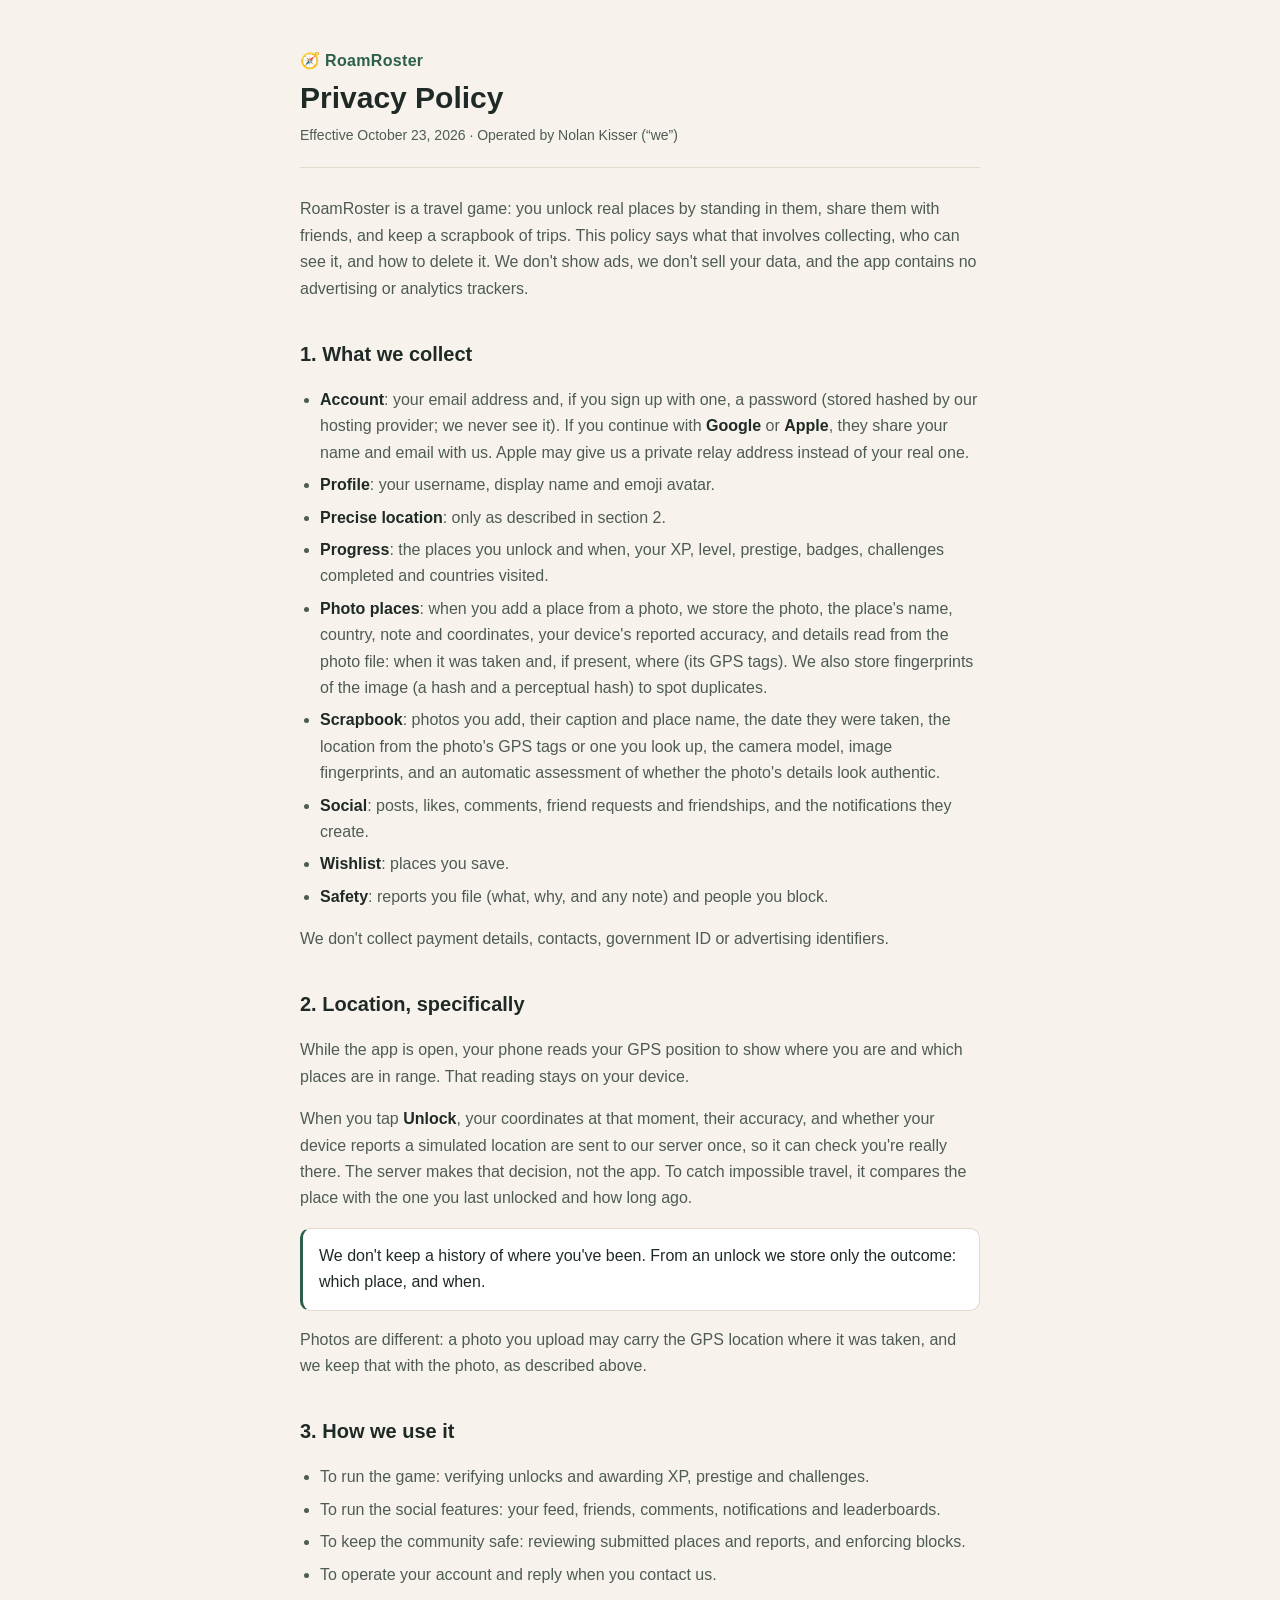
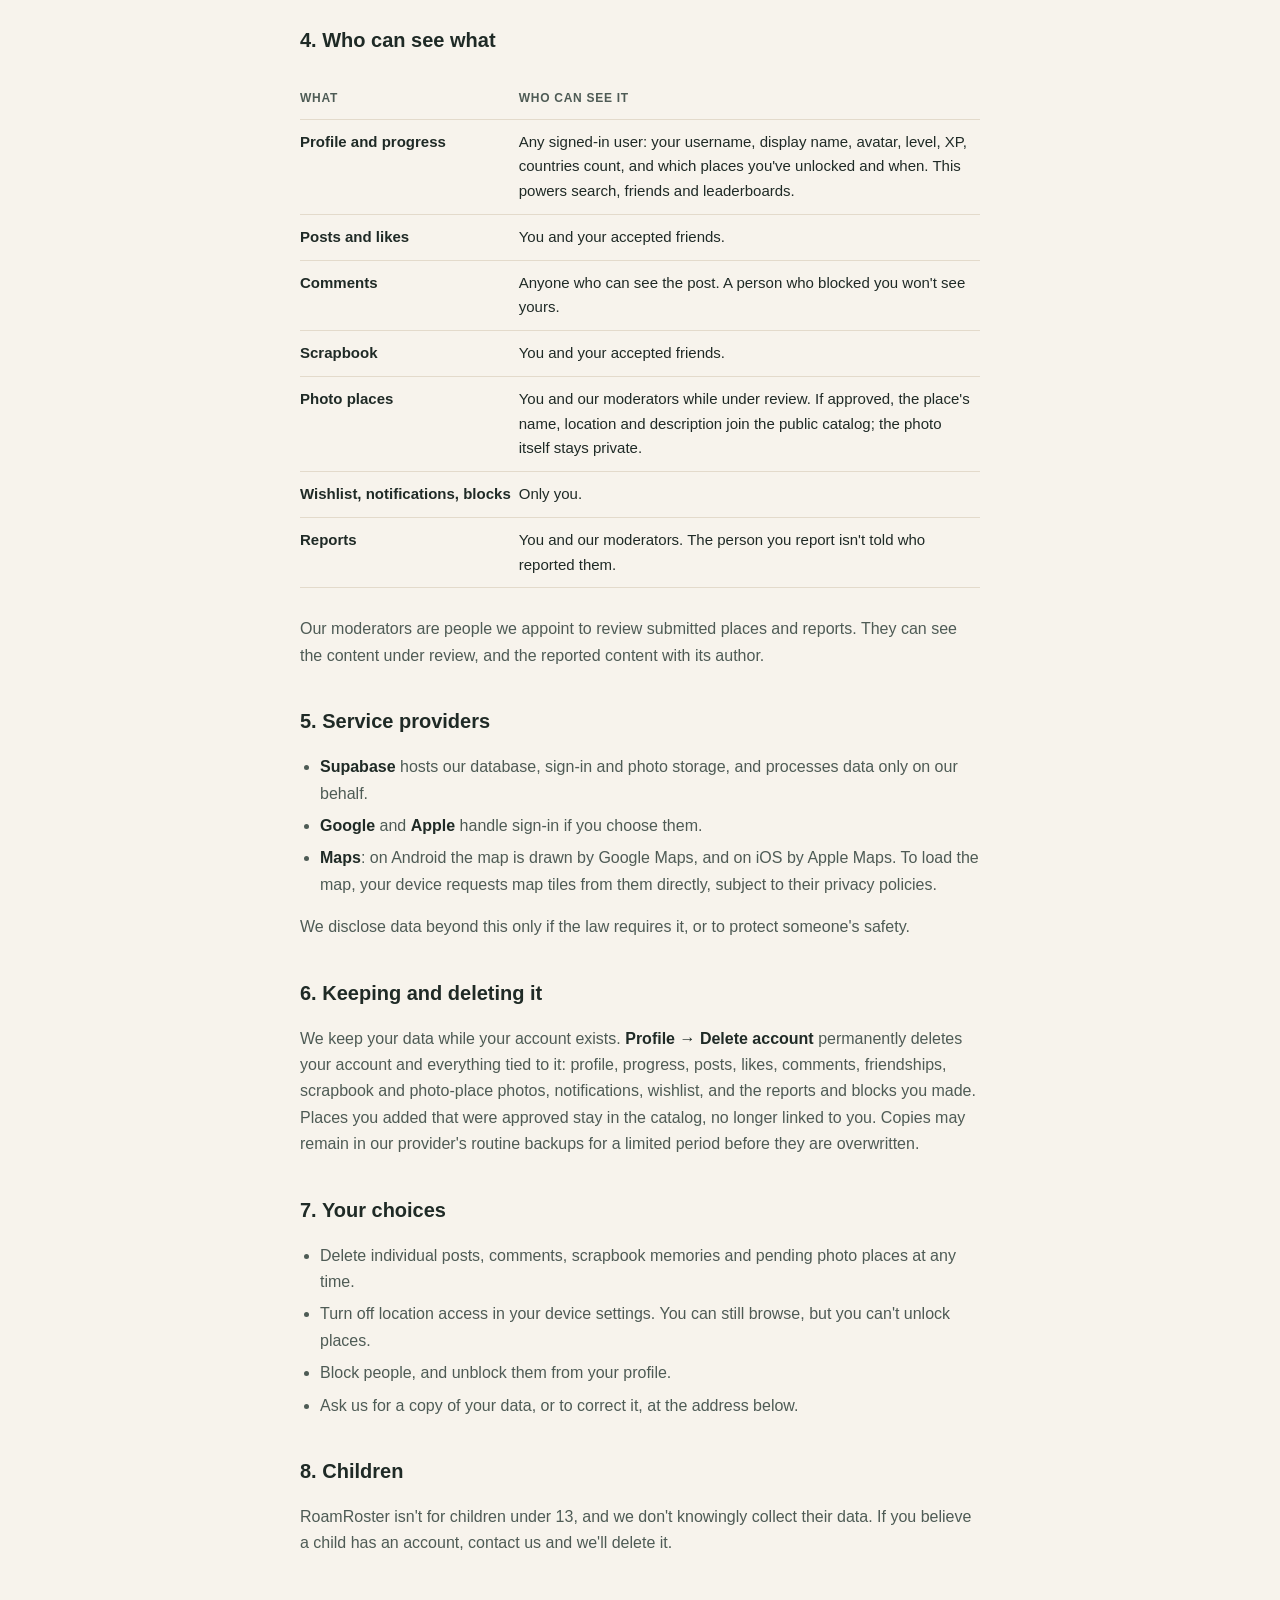
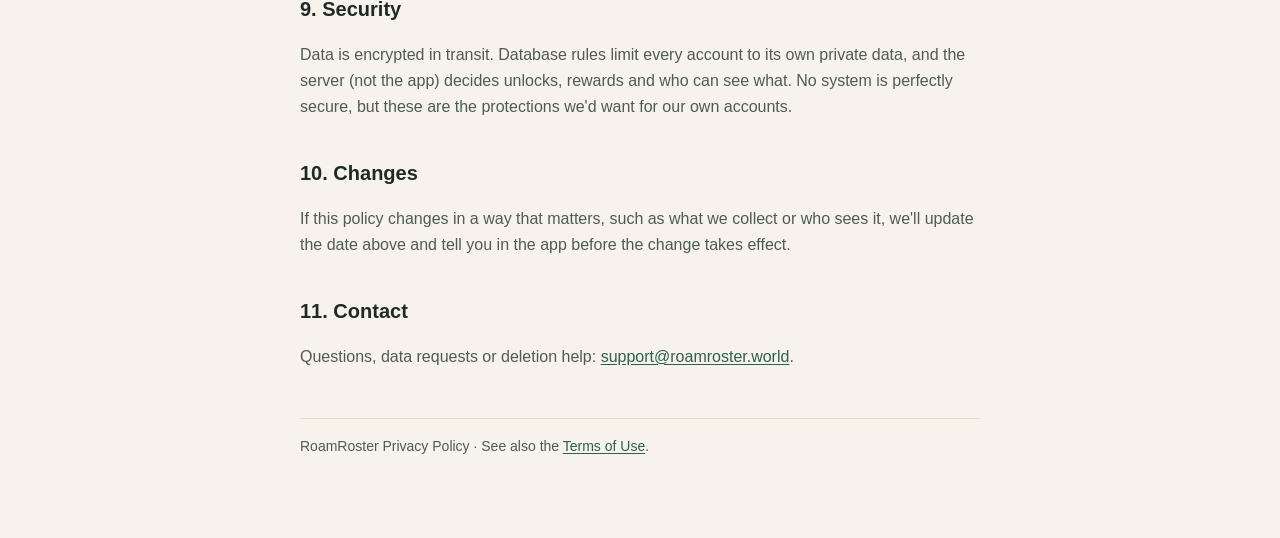
==== index.html @ f4b9d6c0 "Publish the RoamRoster privacy policy and terms Source: legal/ in NolanKisser/RoamRoster.  Co-Author" ====
<!doctype html>
<html lang="en"><head><meta charset="utf-8"><title>RoamRoster legal</title>
<meta http-equiv="refresh" content="0; url=privacy.html"></head>
<body><a href="privacy.html">Privacy Policy</a> · <a href="terms.html">Terms of Service</a></body></html>
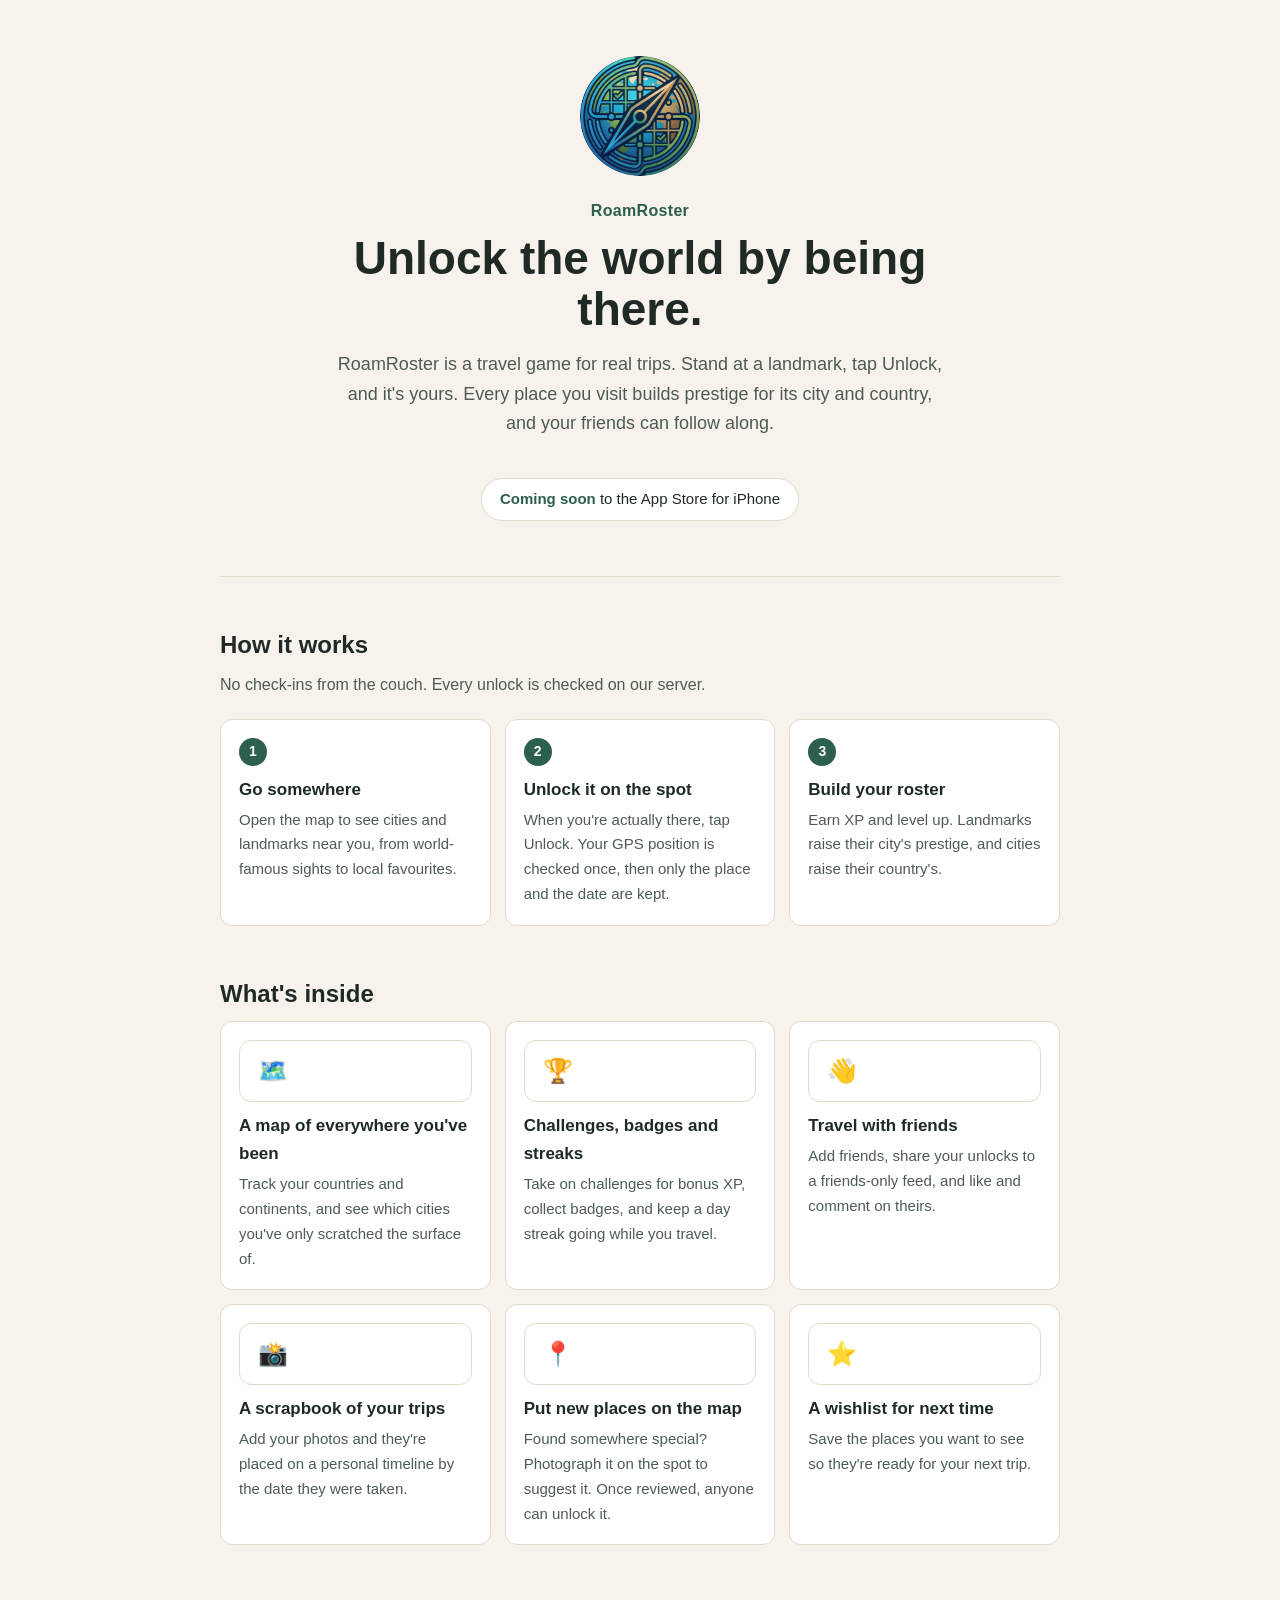
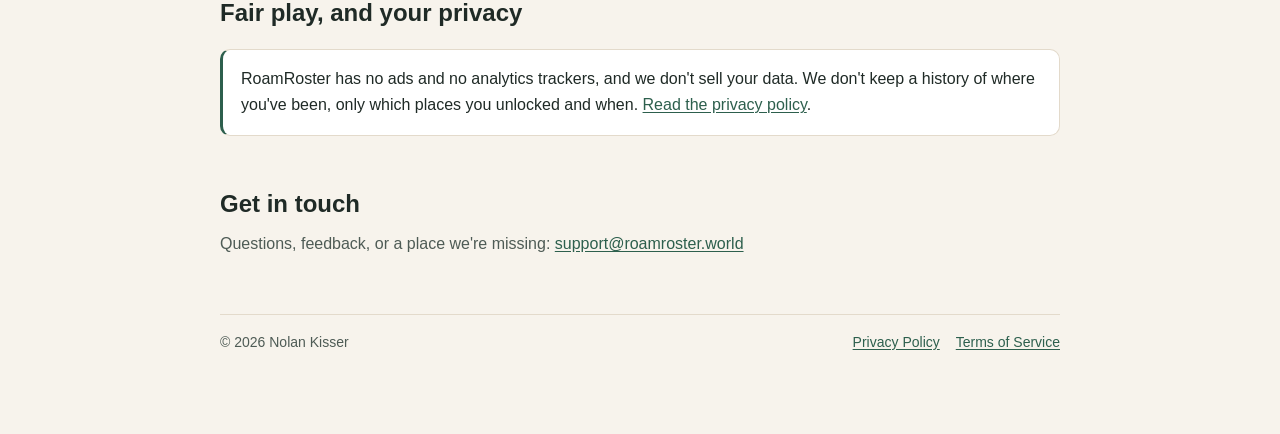
==== commit faa87fe1: "Replace the redirect with the RoamRoster home page The App Store marketing URL. Source: legal/index." ====
--- a/index.html
+++ b/index.html
@@ -1,4 +1,146 @@
 <!doctype html>
-<html lang="en"><head><meta charset="utf-8"><title>RoamRoster legal</title>
-<meta http-equiv="refresh" content="0; url=privacy.html"></head>
-<body><a href="privacy.html">Privacy Policy</a> · <a href="terms.html">Terms of Service</a></body></html>
+<html lang="en">
+<head>
+<meta charset="utf-8">
+<meta name="viewport" content="width=device-width, initial-scale=1">
+<title>RoamRoster</title>
+<meta name="description" content="A travel game where you unlock real places by standing in them, earn prestige for the cities and countries you explore, and share the trip with friends.">
+<meta property="og:title" content="RoamRoster">
+<meta property="og:description" content="Unlock real places by being there.">
+<meta property="og:image" content="https://nolankisser.github.io/roamroster-legal/logo-mark.png">
+<link rel="icon" href="logo-mark.png">
+<!--
+  Source of truth for https://nolankisser.github.io/roamroster-legal/ (the
+  App Store marketing URL). Edit here, then copy it and logo-mark.png to the
+  roamroster-legal repo to publish.
+-->
+<style>
+  :root {
+    --bg: #F7F3EC; --surface: #FFFFFF; --ink: #1F2A26; --ink-dim: #4E5B55;
+    --rule: #E3DACB; --pine: #2D5F4D; --clay: #A5532F;
+  }
+  * { box-sizing: border-box; }
+  body { margin: 0; background: var(--bg); color: var(--ink);
+    font: 16px/1.65 -apple-system, BlinkMacSystemFont, "Segoe UI", Roboto, sans-serif; }
+  main { max-width: 880px; margin: 0 auto; padding: 56px 20px 80px; }
+  a { color: var(--pine); text-underline-offset: 2px; }
+
+  .hero { text-align: center; padding-bottom: 40px; border-bottom: 1px solid var(--rule); }
+  .hero img { width: 120px; height: 120px; border-radius: 50%; }
+  .brand { font-weight: 700; color: var(--pine); letter-spacing: .02em; margin-top: 14px; }
+  h1 { font-size: clamp(32px, 6vw, 46px); line-height: 1.12; margin: 8px auto 14px; max-width: 14em; }
+  .lede { color: var(--ink-dim); font-size: 18px; max-width: 34em; margin: 0 auto 24px; }
+  .status { display: inline-block; background: var(--surface); border: 1px solid var(--rule);
+    border-radius: 999px; padding: 8px 18px; font-size: 15px; color: var(--ink); }
+  .status strong { color: var(--pine); }
+
+  h2 { font-size: 24px; margin: 48px 0 8px; }
+  .section-lede { color: var(--ink-dim); margin: 0 0 20px; }
+
+  .steps { list-style: none; padding: 0; margin: 0; display: grid; gap: 14px;
+    grid-template-columns: repeat(auto-fit, minmax(220px, 1fr)); counter-reset: step; }
+  .steps li { background: var(--surface); border: 1px solid var(--rule); border-radius: 12px;
+    padding: 18px; counter-increment: step; }
+  .steps li::before { content: counter(step); display: inline-grid; place-items: center;
+    width: 28px; height: 28px; border-radius: 50%; background: var(--pine); color: #fff;
+    font-weight: 700; font-size: 14px; margin-bottom: 10px; }
+  .steps h3, .features h3 { font-size: 17px; margin: 0 0 4px; }
+  .steps p, .features p { margin: 0; color: var(--ink-dim); font-size: 15px; }
+
+  .features { display: grid; gap: 14px; grid-template-columns: repeat(auto-fit, minmax(240px, 1fr)); }
+  .features div { background: var(--surface); border: 1px solid var(--rule); border-radius: 12px; padding: 18px; }
+  .features .icon { font-size: 24px; line-height: 1; margin-bottom: 10px; }
+
+  .callout { background: var(--surface); border: 1px solid var(--rule); border-left: 3px solid var(--pine);
+    border-radius: 10px; padding: 16px 18px; margin: 16px 0; }
+  .callout p { margin: 0; color: var(--ink); }
+
+  footer { margin-top: 56px; padding-top: 16px; border-top: 1px solid var(--rule); font-size: 14px;
+    color: var(--ink-dim); display: flex; flex-wrap: wrap; gap: 8px 20px; justify-content: space-between; }
+  footer nav { display: flex; gap: 16px; }
+</style>
+</head>
+<body>
+<main>
+  <section class="hero">
+    <img src="logo-mark.png" alt="RoamRoster logo: a compass over a globe">
+    <div class="brand">RoamRoster</div>
+    <h1>Unlock the world by being there.</h1>
+    <p class="lede">RoamRoster is a travel game for real trips. Stand at a landmark, tap Unlock, and it's yours.
+      Every place you visit builds prestige for its city and country, and your friends can follow along.</p>
+    <p class="status"><strong>Coming soon</strong> to the App Store for iPhone</p>
+  </section>
+
+  <h2>How it works</h2>
+  <p class="section-lede">No check-ins from the couch. Every unlock is checked on our server.</p>
+  <ol class="steps">
+    <li>
+      <h3>Go somewhere</h3>
+      <p>Open the map to see cities and landmarks near you, from world-famous sights to local favourites.</p>
+    </li>
+    <li>
+      <h3>Unlock it on the spot</h3>
+      <p>When you're actually there, tap Unlock. Your GPS position is checked once, then only the place and the
+        date are kept.</p>
+    </li>
+    <li>
+      <h3>Build your roster</h3>
+      <p>Earn XP and level up. Landmarks raise their city's prestige, and cities raise their country's.</p>
+    </li>
+  </ol>
+
+  <h2>What's inside</h2>
+  <div class="features">
+    <div>
+      <div class="icon" aria-hidden="true">🗺️</div>
+      <h3>A map of everywhere you've been</h3>
+      <p>Track your countries and continents, and see which cities you've only scratched the surface of.</p>
+    </div>
+    <div>
+      <div class="icon" aria-hidden="true">🏆</div>
+      <h3>Challenges, badges and streaks</h3>
+      <p>Take on challenges for bonus XP, collect badges, and keep a day streak going while you travel.</p>
+    </div>
+    <div>
+      <div class="icon" aria-hidden="true">👋</div>
+      <h3>Travel with friends</h3>
+      <p>Add friends, share your unlocks to a friends-only feed, and like and comment on theirs.</p>
+    </div>
+    <div>
+      <div class="icon" aria-hidden="true">📸</div>
+      <h3>A scrapbook of your trips</h3>
+      <p>Add your photos and they're placed on a personal timeline by the date they were taken.</p>
+    </div>
+    <div>
+      <div class="icon" aria-hidden="true">📍</div>
+      <h3>Put new places on the map</h3>
+      <p>Found somewhere special? Photograph it on the spot to suggest it. Once reviewed, anyone can unlock it.</p>
+    </div>
+    <div>
+      <div class="icon" aria-hidden="true">⭐</div>
+      <h3>A wishlist for next time</h3>
+      <p>Save the places you want to see so they're ready for your next trip.</p>
+    </div>
+  </div>
+
+  <h2>Fair play, and your privacy</h2>
+  <div class="callout">
+    <p>RoamRoster has no ads and no analytics trackers, and we don't sell your data. We don't keep a history of
+      where you've been, only which places you unlocked and when.
+      <a href="privacy.html">Read the privacy policy</a>.</p>
+  </div>
+
+  <h2>Get in touch</h2>
+  <p class="section-lede">Questions, feedback, or a place we're missing:
+    <a href="mailto:support@roamroster.world">support@roamroster.world</a></p>
+
+  <footer>
+    <span>© 2026 Nolan Kisser</span>
+    <nav>
+      <a href="privacy.html">Privacy Policy</a>
+      <a href="terms.html">Terms of Service</a>
+    </nav>
+  </footer>
+</main>
+</body>
+</html>
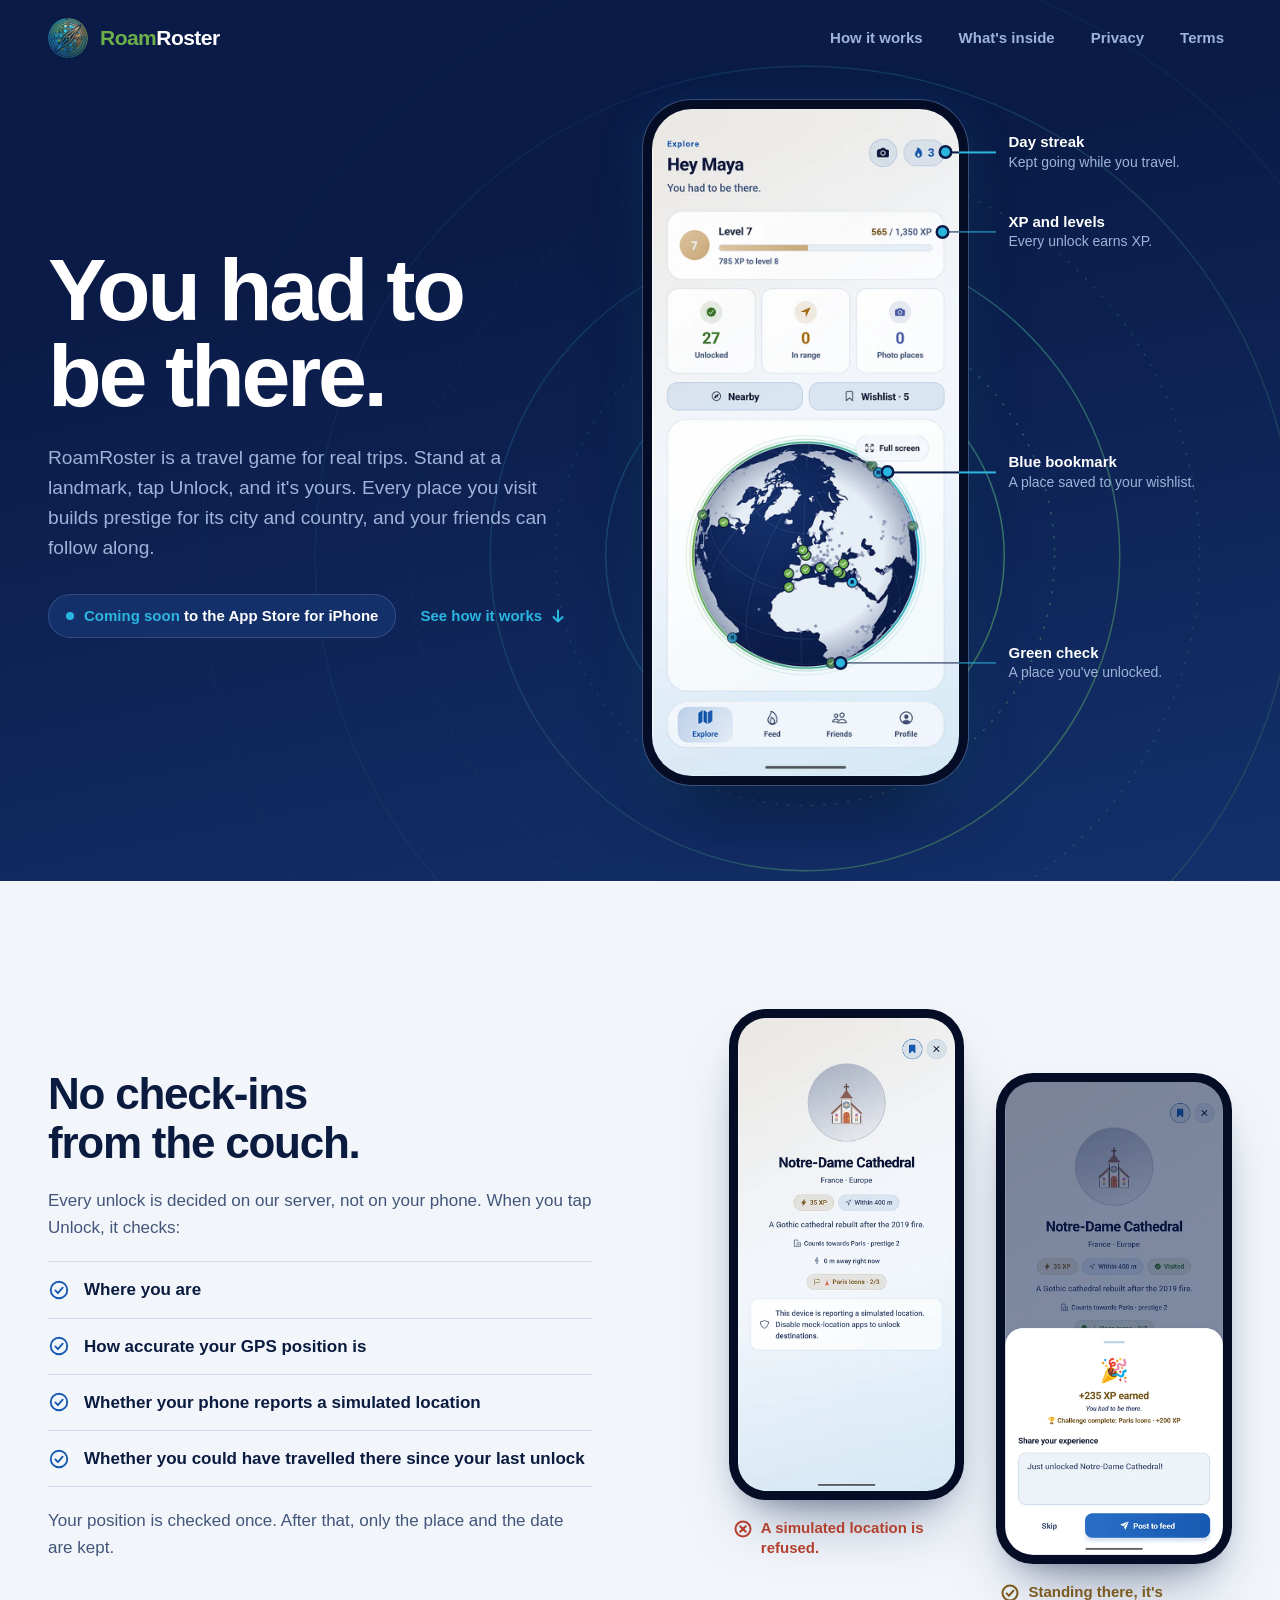
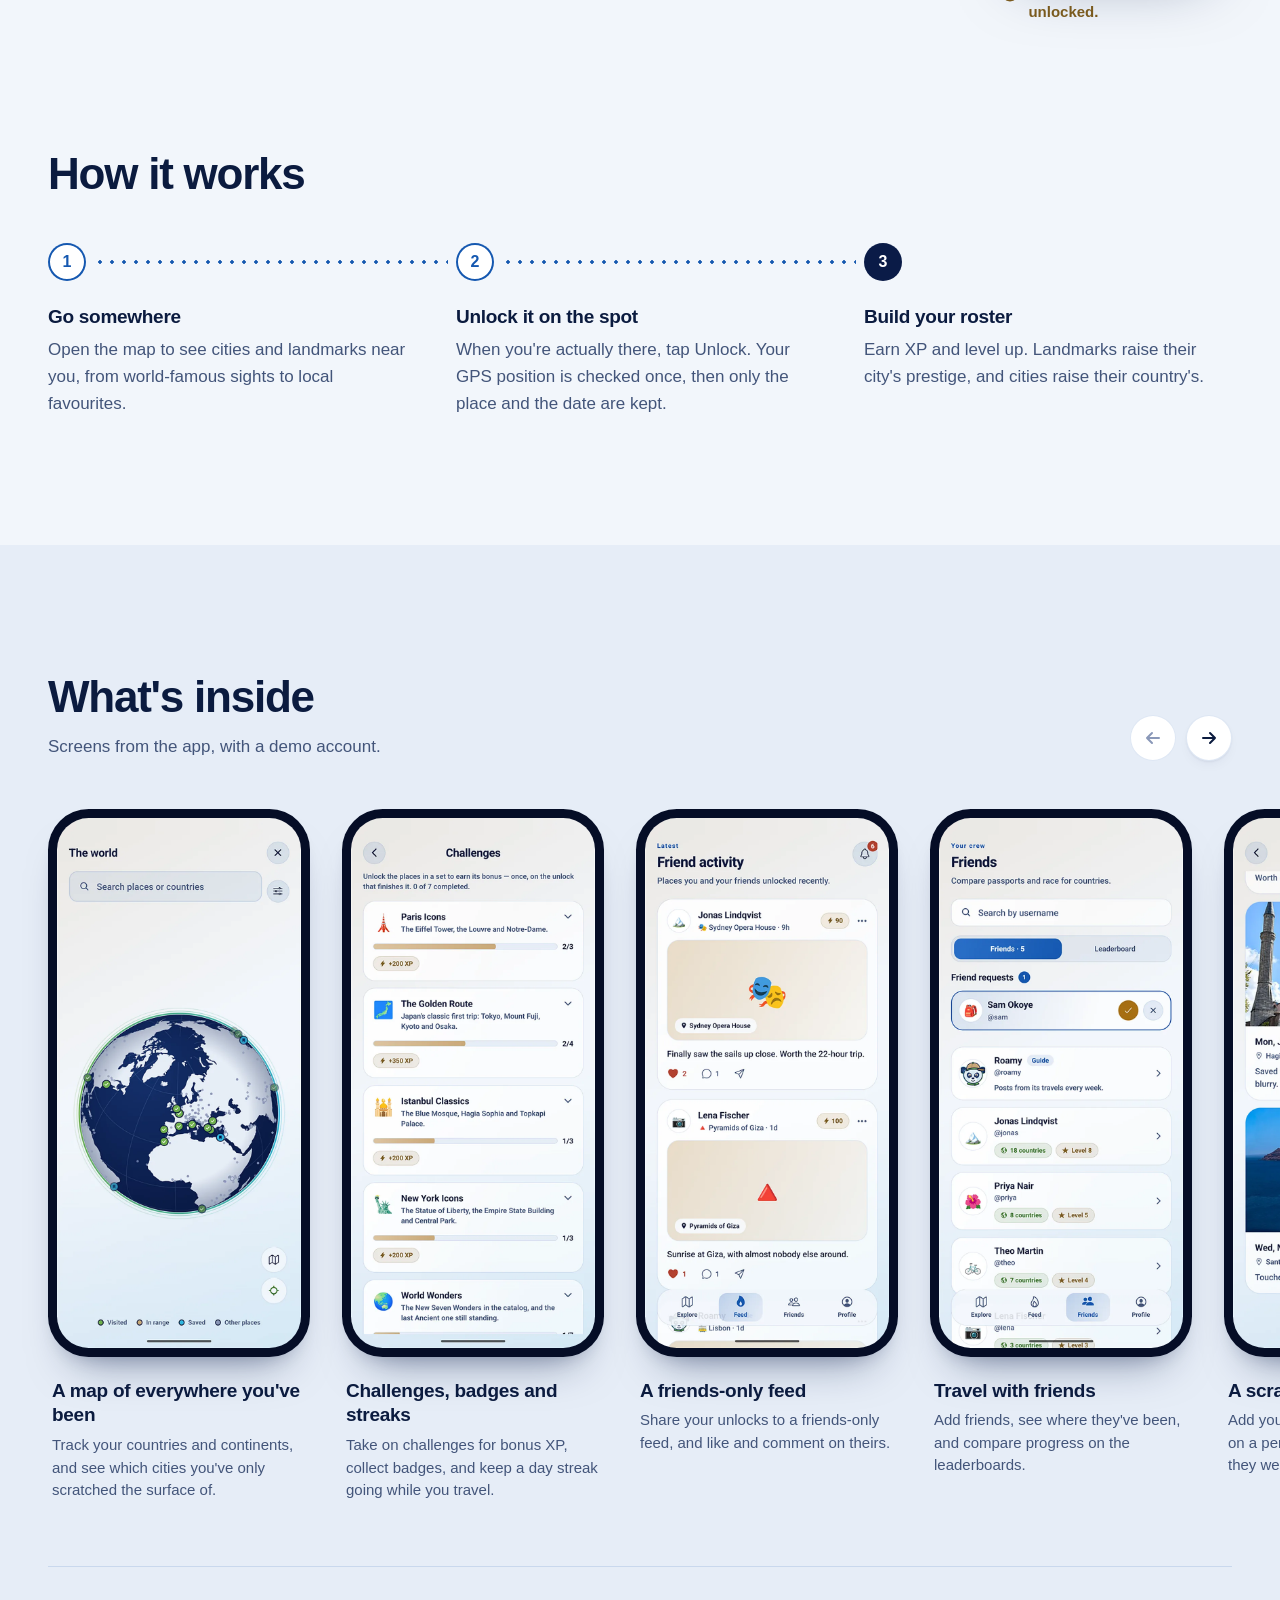
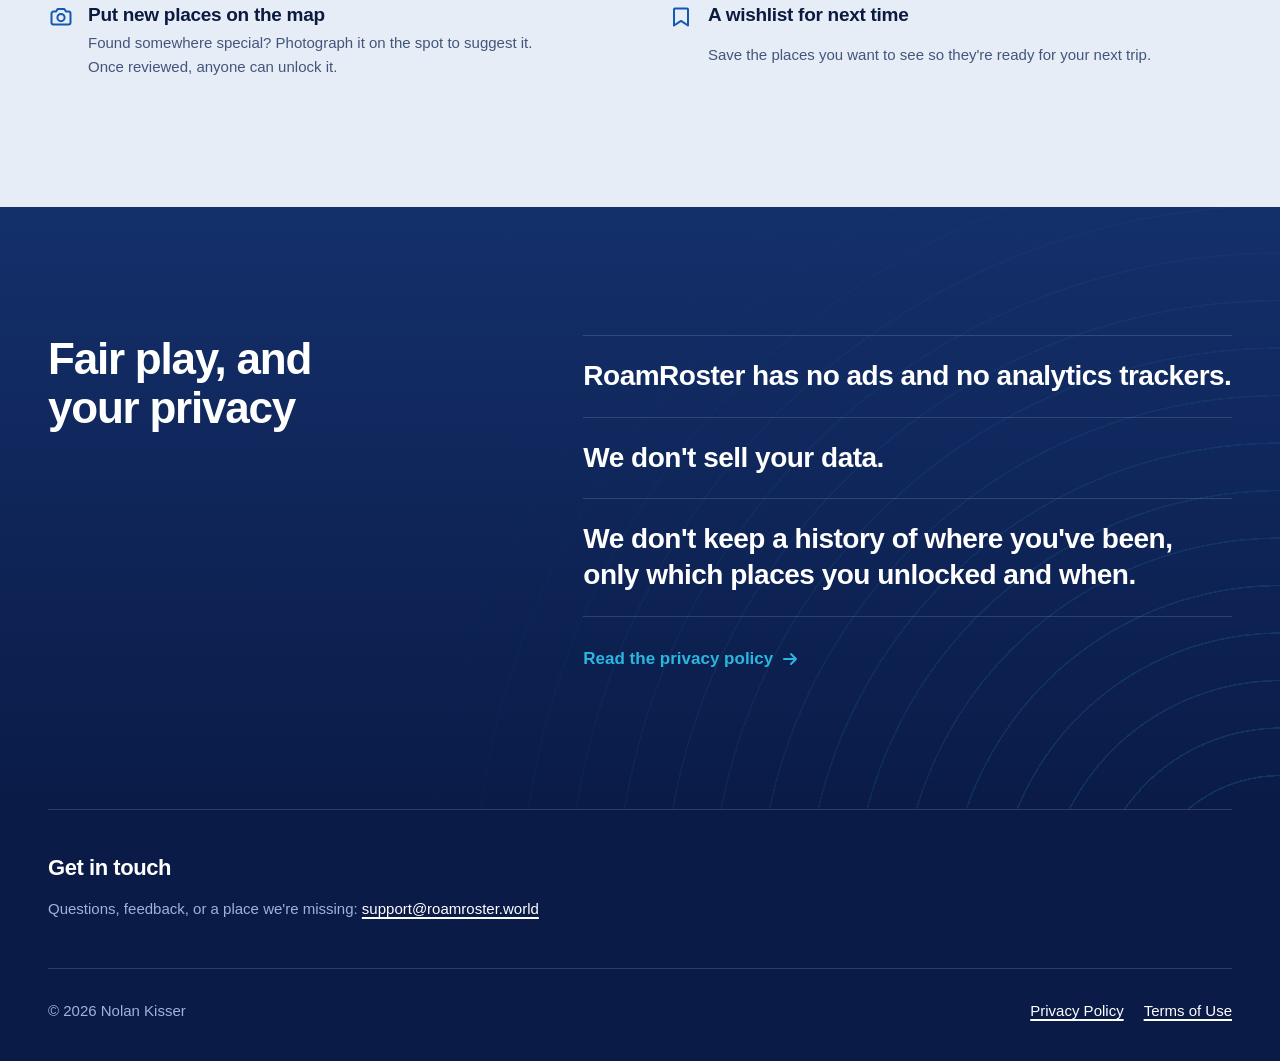
==== commit b0029c0f: "Redesign the site in the app's Night Chart theme with real screenshots The home page moves to the na" ====
--- a/index.html
+++ b/index.html
@@ -5,142 +5,299 @@
 <meta name="viewport" content="width=device-width, initial-scale=1">
 <title>RoamRoster</title>
 <meta name="description" content="A travel game where you unlock real places by standing in them, earn prestige for the cities and countries you explore, and share the trip with friends.">
+<meta name="theme-color" content="#0A1B47">
 <meta property="og:title" content="RoamRoster">
 <meta property="og:description" content="Unlock real places by being there.">
 <meta property="og:image" content="https://nolankisser.github.io/roamroster-legal/logo-mark.png">
 <link rel="icon" href="logo-mark.png">
+<link rel="stylesheet" href="site.css">
 <!--
   Source of truth for https://nolankisser.github.io/roamroster-legal/ (the
-  App Store marketing URL). Edit here, then copy it and logo-mark.png to the
+  App Store marketing URL). Edit here, then copy the whole legal/ folder
+  (the three pages, site.css, logo-mark.png and screens/) to the
   roamroster-legal repo to publish.
+
+  screens/*.webp are 720px-wide copies of docs/screenshots/app-store/*.png.
+  The callout positions in the hero (the x and y values) are fractions of
+  screens/explore.webp, so re-measure them if that screenshot is replaced.
 -->
-<style>
-  :root {
-    --bg: #F7F3EC; --surface: #FFFFFF; --ink: #1F2A26; --ink-dim: #4E5B55;
-    --rule: #E3DACB; --pine: #2D5F4D; --clay: #A5532F;
-  }
-  * { box-sizing: border-box; }
-  body { margin: 0; background: var(--bg); color: var(--ink);
-    font: 16px/1.65 -apple-system, BlinkMacSystemFont, "Segoe UI", Roboto, sans-serif; }
-  main { max-width: 880px; margin: 0 auto; padding: 56px 20px 80px; }
-  a { color: var(--pine); text-underline-offset: 2px; }
-
-  .hero { text-align: center; padding-bottom: 40px; border-bottom: 1px solid var(--rule); }
-  .hero img { width: 120px; height: 120px; border-radius: 50%; }
-  .brand { font-weight: 700; color: var(--pine); letter-spacing: .02em; margin-top: 14px; }
-  h1 { font-size: clamp(32px, 6vw, 46px); line-height: 1.12; margin: 8px auto 14px; max-width: 14em; }
-  .lede { color: var(--ink-dim); font-size: 18px; max-width: 34em; margin: 0 auto 24px; }
-  .status { display: inline-block; background: var(--surface); border: 1px solid var(--rule);
-    border-radius: 999px; padding: 8px 18px; font-size: 15px; color: var(--ink); }
-  .status strong { color: var(--pine); }
-
-  h2 { font-size: 24px; margin: 48px 0 8px; }
-  .section-lede { color: var(--ink-dim); margin: 0 0 20px; }
-
-  .steps { list-style: none; padding: 0; margin: 0; display: grid; gap: 14px;
-    grid-template-columns: repeat(auto-fit, minmax(220px, 1fr)); counter-reset: step; }
-  .steps li { background: var(--surface); border: 1px solid var(--rule); border-radius: 12px;
-    padding: 18px; counter-increment: step; }
-  .steps li::before { content: counter(step); display: inline-grid; place-items: center;
-    width: 28px; height: 28px; border-radius: 50%; background: var(--pine); color: #fff;
-    font-weight: 700; font-size: 14px; margin-bottom: 10px; }
-  .steps h3, .features h3 { font-size: 17px; margin: 0 0 4px; }
-  .steps p, .features p { margin: 0; color: var(--ink-dim); font-size: 15px; }
-
-  .features { display: grid; gap: 14px; grid-template-columns: repeat(auto-fit, minmax(240px, 1fr)); }
-  .features div { background: var(--surface); border: 1px solid var(--rule); border-radius: 12px; padding: 18px; }
-  .features .icon { font-size: 24px; line-height: 1; margin-bottom: 10px; }
-
-  .callout { background: var(--surface); border: 1px solid var(--rule); border-left: 3px solid var(--pine);
-    border-radius: 10px; padding: 16px 18px; margin: 16px 0; }
-  .callout p { margin: 0; color: var(--ink); }
-
-  footer { margin-top: 56px; padding-top: 16px; border-top: 1px solid var(--rule); font-size: 14px;
-    color: var(--ink-dim); display: flex; flex-wrap: wrap; gap: 8px 20px; justify-content: space-between; }
-  footer nav { display: flex; gap: 16px; }
-</style>
 </head>
 <body>
-<main>
-  <section class="hero">
-    <img src="logo-mark.png" alt="RoamRoster logo: a compass over a globe">
-    <div class="brand">RoamRoster</div>
-    <h1>Unlock the world by being there.</h1>
-    <p class="lede">RoamRoster is a travel game for real trips. Stand at a landmark, tap Unlock, and it's yours.
-      Every place you visit builds prestige for its city and country, and your friends can follow along.</p>
-    <p class="status"><strong>Coming soon</strong> to the App Store for iPhone</p>
+<a class="skip" href="#main">Skip to content</a>
+
+<header class="hero on-navy">
+  <div class="wrap">
+    <nav class="topbar" aria-label="Site">
+      <a class="brand" href="./" aria-label="RoamRoster home">
+        <img src="logo-mark.png" width="40" height="40" alt="">
+        <span><span class="roam">Roam</span>Roster</span>
+      </a>
+      <ul class="topnav">
+        <li class="in-page"><a href="#how">How it works</a></li>
+        <li class="in-page"><a href="#inside">What's inside</a></li>
+        <li><a href="privacy.html">Privacy</a></li>
+        <li><a href="terms.html">Terms</a></li>
+      </ul>
+    </nav>
+
+    <div class="hero-grid">
+      <div class="hero-copy">
+        <h1>You had to be there.</h1>
+        <p class="lede">RoamRoster is a travel game for real trips. Stand at a landmark, tap Unlock, and it's yours.
+          Every place you visit builds prestige for its city and country, and your friends can follow along.</p>
+        <div class="hero-actions">
+          <p class="status"><span class="status-dot" aria-hidden="true"></span><span><strong>Coming soon</strong> to the App Store for iPhone</span></p>
+          <a class="more" href="#how">See how it works
+            <svg viewBox="0 0 16 16" fill="none" stroke="currentColor" stroke-width="2" stroke-linecap="round" stroke-linejoin="round" aria-hidden="true"><path d="M8 2.5v11M3.5 9 8 13.5 12.5 9"/></svg>
+          </a>
+        </div>
+      </div>
+
+      <div class="stage">
+        <svg class="contours" viewBox="0 0 1600 1600" aria-hidden="true">
+          <defs>
+            <linearGradient id="ring" x1="0" y1="0" x2="1" y2="1">
+              <stop offset="0" stop-color="#2BB6E0"/>
+              <stop offset="1" stop-color="#6DB04A"/>
+            </linearGradient>
+          </defs>
+          <circle class="ping" cx="800" cy="800" r="128"/>
+          <circle class="ping" cx="800" cy="800" r="128"/>
+          <circle cx="800" cy="800" r="214" opacity=".6"/>
+          <circle cx="800" cy="800" r="268" opacity=".42" stroke-dasharray="1 11"/>
+          <circle cx="800" cy="800" r="338" opacity=".46"/>
+          <circle cx="800" cy="800" r="424" opacity=".3" stroke-dasharray="1 11"/>
+          <circle cx="800" cy="800" r="526" opacity=".34"/>
+          <circle cx="800" cy="800" r="648" opacity=".24"/>
+          <circle cx="800" cy="800" r="780" opacity=".18" stroke-dasharray="1 11"/>
+        </svg>
+        <div class="phone">
+          <img src="screens/explore.webp" width="720" height="1564" fetchpriority="high"
+            alt="The RoamRoster Explore screen: level 7, 27 places unlocked, and a globe with green checks on the places already visited.">
+        </div>
+        <ul class="callouts">
+          <li style="--x:.955; --y:.065"><span class="co-line"></span><span class="co-text"><b>Day streak</b>Kept going while you travel.</span></li>
+          <li style="--x:.945; --y:.184"><span class="co-line"></span><span class="co-text"><b>XP and levels</b>Every unlock earns XP.</span></li>
+          <li style="--x:.766; --y:.5445"><span class="co-line"></span><span class="co-text"><b>Blue bookmark</b>A place saved to your wishlist.</span></li>
+          <li style="--x:.613; --y:.83"><span class="co-line"></span><span class="co-text"><b>Green check</b>A place you've unlocked.</span></li>
+        </ul>
+      </div>
+    </div>
+  </div>
+</header>
+
+<main id="main">
+  <section class="proof">
+    <div class="wrap proof-grid">
+      <div class="proof-copy">
+        <h2>No check-ins from the couch.</h2>
+        <p>Every unlock is decided on our server, not on your phone. When you tap Unlock, it checks:</p>
+        <ul class="checks">
+          <li><svg viewBox="0 0 24 24" fill="none" stroke="currentColor" stroke-width="2" stroke-linecap="round" stroke-linejoin="round" aria-hidden="true"><circle cx="12" cy="12" r="9"/><path d="m8 12.5 2.8 2.8L16 9.5"/></svg>Where you are</li>
+          <li><svg viewBox="0 0 24 24" fill="none" stroke="currentColor" stroke-width="2" stroke-linecap="round" stroke-linejoin="round" aria-hidden="true"><circle cx="12" cy="12" r="9"/><path d="m8 12.5 2.8 2.8L16 9.5"/></svg>How accurate your GPS position is</li>
+          <li><svg viewBox="0 0 24 24" fill="none" stroke="currentColor" stroke-width="2" stroke-linecap="round" stroke-linejoin="round" aria-hidden="true"><circle cx="12" cy="12" r="9"/><path d="m8 12.5 2.8 2.8L16 9.5"/></svg>Whether your phone reports a simulated location</li>
+          <li><svg viewBox="0 0 24 24" fill="none" stroke="currentColor" stroke-width="2" stroke-linecap="round" stroke-linejoin="round" aria-hidden="true"><circle cx="12" cy="12" r="9"/><path d="m8 12.5 2.8 2.8L16 9.5"/></svg>Whether you could have travelled there since your last unlock</li>
+        </ul>
+        <p>Your position is checked once. After that, only the place and the date are kept.</p>
+      </div>
+
+      <div class="diptych">
+        <figure>
+          <div class="phone">
+            <img src="screens/spoof-refused.webp" width="720" height="1564" loading="lazy"
+              alt="Notre-Dame Cathedral in the app, with a notice: this device is reporting a simulated location. Disable mock-location apps to unlock destinations.">
+          </div>
+          <figcaption class="refused">
+            <svg viewBox="0 0 20 20" fill="none" stroke="currentColor" stroke-width="2" stroke-linecap="round" stroke-linejoin="round" aria-hidden="true"><circle cx="10" cy="10" r="7.5"/><path d="m7.2 7.2 5.6 5.6M12.8 7.2l-5.6 5.6"/></svg>
+            A simulated location is refused.
+          </figcaption>
+        </figure>
+        <figure>
+          <div class="phone">
+            <img src="screens/unlock-celebration.webp" width="720" height="1564" loading="lazy"
+              alt="The same place after a real visit: 235 XP earned, a Paris Icons challenge completed, and a prompt to post it to the feed.">
+          </div>
+          <figcaption class="unlocked">
+            <svg viewBox="0 0 20 20" fill="none" stroke="currentColor" stroke-width="2" stroke-linecap="round" stroke-linejoin="round" aria-hidden="true"><circle cx="10" cy="10" r="7.5"/><path d="m6.6 10.4 2.3 2.3 4.5-4.9"/></svg>
+            Standing there, it's unlocked.
+          </figcaption>
+        </figure>
+      </div>
+    </div>
   </section>
 
-  <h2>How it works</h2>
-  <p class="section-lede">No check-ins from the couch. Every unlock is checked on our server.</p>
-  <ol class="steps">
-    <li>
-      <h3>Go somewhere</h3>
-      <p>Open the map to see cities and landmarks near you, from world-famous sights to local favourites.</p>
-    </li>
-    <li>
-      <h3>Unlock it on the spot</h3>
-      <p>When you're actually there, tap Unlock. Your GPS position is checked once, then only the place and the
-        date are kept.</p>
-    </li>
-    <li>
-      <h3>Build your roster</h3>
-      <p>Earn XP and level up. Landmarks raise their city's prestige, and cities raise their country's.</p>
-    </li>
-  </ol>
-
-  <h2>What's inside</h2>
-  <div class="features">
-    <div>
-      <div class="icon" aria-hidden="true">🗺️</div>
-      <h3>A map of everywhere you've been</h3>
-      <p>Track your countries and continents, and see which cities you've only scratched the surface of.</p>
-    </div>
-    <div>
-      <div class="icon" aria-hidden="true">🏆</div>
-      <h3>Challenges, badges and streaks</h3>
-      <p>Take on challenges for bonus XP, collect badges, and keep a day streak going while you travel.</p>
-    </div>
-    <div>
-      <div class="icon" aria-hidden="true">👋</div>
-      <h3>Travel with friends</h3>
-      <p>Add friends, share your unlocks to a friends-only feed, and like and comment on theirs.</p>
-    </div>
-    <div>
-      <div class="icon" aria-hidden="true">📸</div>
-      <h3>A scrapbook of your trips</h3>
-      <p>Add your photos and they're placed on a personal timeline by the date they were taken.</p>
-    </div>
-    <div>
-      <div class="icon" aria-hidden="true">📍</div>
-      <h3>Put new places on the map</h3>
-      <p>Found somewhere special? Photograph it on the spot to suggest it. Once reviewed, anyone can unlock it.</p>
-    </div>
-    <div>
-      <div class="icon" aria-hidden="true">⭐</div>
-      <h3>A wishlist for next time</h3>
-      <p>Save the places you want to see so they're ready for your next trip.</p>
+  <section class="route" id="how">
+    <div class="wrap">
+      <h2>How it works</h2>
+      <ol class="waypoints">
+        <li>
+          <h3>Go somewhere</h3>
+          <p>Open the map to see cities and landmarks near you, from world-famous sights to local favourites.</p>
+        </li>
+        <li>
+          <h3>Unlock it on the spot</h3>
+          <p>When you're actually there, tap Unlock. Your GPS position is checked once, then only the place and the
+            date are kept.</p>
+        </li>
+        <li>
+          <h3>Build your roster</h3>
+          <p>Earn XP and level up. Landmarks raise their city's prestige, and cities raise their country's.</p>
+        </li>
+      </ol>
+    </div>
+  </section>
+
+  <section class="inside" id="inside">
+    <div class="wrap inside-head">
+      <div>
+        <h2>What's inside</h2>
+        <p>Screens from the app, with a demo account.</p>
+      </div>
+      <div class="rail-nav" hidden>
+        <button type="button" data-dir="-1" aria-label="Show earlier screens">
+          <svg viewBox="0 0 20 20" fill="none" stroke="currentColor" stroke-width="2" stroke-linecap="round" stroke-linejoin="round" aria-hidden="true"><path d="M16 10H4M9 5l-5 5 5 5"/></svg>
+        </button>
+        <button type="button" data-dir="1" aria-label="Show more screens">
+          <svg viewBox="0 0 20 20" fill="none" stroke="currentColor" stroke-width="2" stroke-linecap="round" stroke-linejoin="round" aria-hidden="true"><path d="M4 10h12M11 5l5 5-5 5"/></svg>
+        </button>
+      </div>
+    </div>
+
+    <div class="rail" tabindex="0" role="region" aria-label="Screens from the app">
+      <figure class="shot">
+        <div class="phone"><img src="screens/globe.webp" width="720" height="1564" loading="lazy"
+          alt="A full-screen globe with pins for visited, in-range and saved places, and a search field."></div>
+        <figcaption>
+          <h3>A map of everywhere you've been</h3>
+          <p>Track your countries and continents, and see which cities you've only scratched the surface of.</p>
+        </figcaption>
+      </figure>
+      <figure class="shot">
+        <div class="phone"><img src="screens/challenges.webp" width="720" height="1564" loading="lazy"
+          alt="The Challenges screen, with sets such as Paris Icons, The Golden Route and Istanbul Classics, each showing progress and an XP bonus."></div>
+        <figcaption>
+          <h3>Challenges, badges and streaks</h3>
+          <p>Take on challenges for bonus XP, collect badges, and keep a day streak going while you travel.</p>
+        </figcaption>
+      </figure>
+      <figure class="shot">
+        <div class="phone"><img src="screens/feed.webp" width="720" height="1564" loading="lazy"
+          alt="The friend activity feed, with posts from friends who unlocked the Sydney Opera House and the Pyramids of Giza."></div>
+        <figcaption>
+          <h3>A friends-only feed</h3>
+          <p>Share your unlocks to a friends-only feed, and like and comment on theirs.</p>
+        </figcaption>
+      </figure>
+      <figure class="shot">
+        <div class="phone"><img src="screens/friends.webp" width="720" height="1564" loading="lazy"
+          alt="The Friends screen: a friend request, a list of friends with their countries and levels, and a Leaderboard tab."></div>
+        <figcaption>
+          <h3>Travel with friends</h3>
+          <p>Add friends, see where they've been, and compare progress on the leaderboards.</p>
+        </figcaption>
+      </figure>
+      <figure class="shot">
+        <div class="phone"><img src="screens/scrapbook-verdicts.webp" width="720" height="1564" loading="lazy"
+          alt="The Scrapbook timeline, with photos of Hagia Sophia and Santorini placed by date. One is marked Needs a look."></div>
+        <figcaption>
+          <h3>A scrapbook of your trips</h3>
+          <p>Add your photos and they're placed on a personal timeline by the date they were taken.</p>
+        </figcaption>
+      </figure>
+      <figure class="shot">
+        <div class="phone"><img src="screens/profile.webp" width="720" height="1564" loading="lazy"
+          alt="A profile showing level 7, 15 countries, 6 continents, a 4 day streak and 5 badges."></div>
+        <figcaption>
+          <h3>Your roster</h3>
+          <p>Your level, countries, continents, streak and badges, all earned from real visits.</p>
+        </figcaption>
+      </figure>
+      <figure class="shot">
+        <div class="phone"><img src="screens/roamy-tour.webp" width="720" height="1564" loading="lazy"
+          alt="Roamy, a blue panda in an explorer's cap, introducing itself in the first step of the tour."></div>
+        <figcaption>
+          <h3>Roamy, your guide</h3>
+          <p>A blue panda who is your first friend and shows you around. You can skip the tour.</p>
+        </figcaption>
+      </figure>
+    </div>
+
+    <div class="wrap">
+      <div class="extras">
+        <div>
+          <svg viewBox="0 0 26 26" fill="none" stroke="currentColor" stroke-width="2" stroke-linecap="round" stroke-linejoin="round" aria-hidden="true"><path d="M3.5 9.5a2 2 0 0 1 2-2h2.6l1.5-2.5h6.8l1.5 2.5h2.6a2 2 0 0 1 2 2v9a2 2 0 0 1-2 2h-15a2 2 0 0 1-2-2z"/><circle cx="13" cy="13.6" r="3.6"/></svg>
+          <h3>Put new places on the map</h3>
+          <p>Found somewhere special? Photograph it on the spot to suggest it. Once reviewed, anyone can unlock it.</p>
+        </div>
+        <div>
+          <svg viewBox="0 0 26 26" fill="none" stroke="currentColor" stroke-width="2" stroke-linecap="round" stroke-linejoin="round" aria-hidden="true"><path d="M7 4.5h12a1 1 0 0 1 1 1v16l-7-4.6-7 4.6v-16a1 1 0 0 1 1-1z"/></svg>
+          <h3>A wishlist for next time</h3>
+          <p>Save the places you want to see so they're ready for your next trip.</p>
+        </div>
+      </div>
+    </div>
+  </section>
+
+  <section class="pledge on-navy">
+    <div class="wrap pledge-grid">
+      <h2>Fair play, and your privacy</h2>
+      <div>
+        <ul>
+          <li>RoamRoster has no ads and no analytics trackers.</li>
+          <li>We don't sell your data.</li>
+          <li>We don't keep a history of where you've been, only which places you unlocked and when.</li>
+        </ul>
+        <a class="pledge-link" href="privacy.html">Read the privacy policy
+          <svg viewBox="0 0 18 18" fill="none" stroke="currentColor" stroke-width="2" stroke-linecap="round" stroke-linejoin="round" aria-hidden="true"><path d="M3 9h12M10 4l5 5-5 5"/></svg>
+        </a>
+      </div>
+    </div>
+  </section>
+</main>
+
+<footer class="site-foot on-navy">
+  <div class="wrap">
+    <div class="foot-contact">
+      <h2>Get in touch</h2>
+      <p>Questions, feedback, or a place we're missing:
+        <a href="mailto:support@roamroster.world">support@roamroster.world</a></p>
+    </div>
+    <div class="foot-row">
+      <span>© 2026 Nolan Kisser</span>
+      <ul>
+        <li><a href="privacy.html">Privacy Policy</a></li>
+        <li><a href="terms.html">Terms of Use</a></li>
+      </ul>
     </div>
   </div>
-
-  <h2>Fair play, and your privacy</h2>
-  <div class="callout">
-    <p>RoamRoster has no ads and no analytics trackers, and we don't sell your data. We don't keep a history of
-      where you've been, only which places you unlocked and when.
-      <a href="privacy.html">Read the privacy policy</a>.</p>
-  </div>
-
-  <h2>Get in touch</h2>
-  <p class="section-lede">Questions, feedback, or a place we're missing:
-    <a href="mailto:support@roamroster.world">support@roamroster.world</a></p>
-
-  <footer>
-    <span>© 2026 Nolan Kisser</span>
-    <nav>
-      <a href="privacy.html">Privacy Policy</a>
-      <a href="terms.html">Terms of Service</a>
-    </nav>
-  </footer>
-</main>
+</footer>
+
+<script>
+  // Arrow buttons for the screenshot rail. Without JavaScript the rail still
+  // scrolls by touch, trackpad or keyboard, and the buttons stay hidden.
+  (function () {
+    var rail = document.querySelector('.rail');
+    var nav = document.querySelector('.rail-nav');
+    if (!rail || !nav) return;
+    var buttons = nav.querySelectorAll('button');
+    var calm = window.matchMedia('(prefers-reduced-motion: reduce)');
+    function sync() {
+      var max = rail.scrollWidth - rail.clientWidth;
+      buttons[0].disabled = rail.scrollLeft <= 2;
+      buttons[1].disabled = rail.scrollLeft >= max - 2;
+    }
+    buttons.forEach(function (button) {
+      button.addEventListener('click', function () {
+        var shot = rail.querySelector('.shot');
+        var step = (shot.getBoundingClientRect().width + parseFloat(getComputedStyle(rail).columnGap || 24)) * 2;
+        rail.scrollBy({ left: step * Number(button.dataset.dir), behavior: calm.matches ? 'auto' : 'smooth' });
+      });
+    });
+    rail.addEventListener('scroll', sync, { passive: true });
+    window.addEventListener('resize', sync);
+    nav.hidden = false;
+    sync();
+  })();
+</script>
 </body>
 </html>
--- a/site.css
+++ b/site.css
@@ -0,0 +1,521 @@
+/*
+  Shared styles for the RoamRoster site (index, privacy, terms).
+  Colours and rules follow DESIGN.md, "The Night Chart". The contrast ratios
+  recorded there apply here too: cyan, meadow and brass are fills or on-navy
+  accents only, and anything read on a light ground uses ink, ocean,
+  meadow-text or brass-text.
+*/
+:root {
+  --navy-deep: #0A1B47;
+  --navy: #14306B;
+  --ocean: #1558B0;
+  --ocean-dim: #0F4690;
+  --cyan: #2BB6E0;
+  --meadow: #6DB04A;
+  --meadow-text: #3B742B;
+  --brass: #C9A878;
+  --brass-text: #7A5A1E;
+  --paper: #F2F6FB;
+  --paper-deep: #E6EDF7;
+  --card: #FFFFFF;
+  --ink: #0B1B3F;
+  --ink-dim: #43557A;
+  --mist: #9FB3D9;
+  --danger: #B2402F;
+  --bezel-ink: #050D26;
+
+  --hairline: rgba(21, 88, 176, .14);
+  --hairline-navy: rgba(159, 179, 217, .22);
+  --shadow-sm: 0 1px 2px rgba(10, 27, 71, .06), 0 6px 16px -8px rgba(10, 27, 71, .12);
+  --shadow-phone: 0 36px 64px -28px rgba(10, 27, 71, .5), 0 14px 28px -16px rgba(10, 27, 71, .35);
+
+  --gutter: clamp(20px, 5vw, 48px);
+  --wrap: 1200px;
+  --section: clamp(72px, 10vw, 128px);
+  --ease-out: cubic-bezier(.16, 1, .3, 1);
+  --sans: -apple-system, BlinkMacSystemFont, "SF Pro Text", "Segoe UI", Roboto, "Helvetica Neue", Arial, sans-serif;
+
+  color-scheme: light;
+}
+
+*, *::before, *::after { box-sizing: border-box; }
+
+html { -webkit-text-size-adjust: 100%; text-size-adjust: 100%; scroll-behavior: smooth; }
+
+body {
+  margin: 0;
+  background: var(--paper);
+  color: var(--ink);
+  font: 500 1.0625rem/1.6 var(--sans);
+  -webkit-font-smoothing: antialiased;
+}
+
+img, svg { display: block; max-width: 100%; }
+h1, h2, h3, p, ul, ol, figure { margin: 0; }
+ul, ol { padding: 0; }
+
+::selection { background: var(--cyan); color: var(--navy-deep); }
+
+a {
+  color: var(--ocean);
+  text-decoration-thickness: 1.5px;
+  text-underline-offset: 3px;
+}
+a:hover { color: var(--ocean-dim); }
+
+:focus-visible {
+  outline: 2px solid var(--ocean);
+  outline-offset: 3px;
+  border-radius: 4px;
+}
+.on-navy :focus-visible { outline-color: var(--cyan); }
+
+.wrap {
+  max-width: calc(var(--wrap) + 2 * var(--gutter));
+  margin-inline: auto;
+  padding-inline: var(--gutter);
+}
+
+.skip {
+  position: absolute; left: 12px; top: -64px; z-index: 10;
+  padding: 10px 16px; border-radius: 10px;
+  background: var(--card); color: var(--ink); font-weight: 700;
+}
+.skip:focus { top: 12px; }
+
+h2 {
+  font-size: clamp(1.875rem, 4.2vw, 2.75rem);
+  font-weight: 800;
+  line-height: 1.1;
+  letter-spacing: -.028em;
+  text-wrap: balance;
+}
+h3 {
+  font-size: 1.1875rem;
+  font-weight: 700;
+  line-height: 1.3;
+  letter-spacing: -.015em;
+}
+
+/* ---------- Brand bar ---------- */
+
+.topbar {
+  display: flex; align-items: center; justify-content: space-between; gap: 16px;
+  min-height: 76px;
+}
+.brand {
+  display: inline-flex; align-items: center; gap: 12px;
+  min-height: 44px;
+  color: #fff; text-decoration: none;
+  font-size: 1.3125rem; font-weight: 800; letter-spacing: -.025em;
+}
+.brand:hover { color: #fff; }
+.brand img { width: 40px; height: 40px; border-radius: 50%; }
+/* The Two-Tone Wordmark Rule: "Roam" is meadow, "Roster" is white on navy. */
+.brand .roam { color: var(--meadow); }
+
+.topnav { display: flex; align-items: center; gap: clamp(4px, 2vw, 20px); list-style: none; }
+.topnav a {
+  display: inline-flex; align-items: center; min-height: 44px; padding: 0 8px;
+  color: var(--mist); text-decoration: none; font-size: .9375rem; font-weight: 600;
+  transition: color .14s ease-out;
+}
+.topnav a:hover, .topnav a[aria-current="page"] { color: #fff; }
+@media (max-width: 719px) { .topnav .in-page { display: none; } }
+
+/* ---------- Phone frame ---------- */
+
+.phone {
+  --bezel: 9px;
+  width: calc(var(--pw) + 2 * var(--bezel));
+  padding: var(--bezel);
+  border-radius: calc(var(--pw) * .13 + var(--bezel));
+  background: var(--bezel-ink);
+  box-shadow: var(--shadow-phone);
+}
+.phone img {
+  width: 100%; height: auto;
+  aspect-ratio: 720 / 1564;
+  border-radius: calc(var(--pw) * .13);
+  background: var(--paper);
+}
+
+/* ---------- Home: hero ---------- */
+
+.hero {
+  position: relative;
+  overflow: hidden;
+  overflow: clip;
+  background: linear-gradient(168deg, var(--navy-deep) 30%, var(--navy) 100%);
+  color: #fff;
+}
+.hero-grid {
+  display: grid;
+  justify-items: center;
+  gap: 56px;
+  padding-block: clamp(32px, 6vw, 56px) clamp(64px, 9vw, 96px);
+}
+.hero-copy { position: relative; z-index: 1; text-align: center; max-width: 36rem; }
+.hero h1 {
+  font-size: clamp(2.875rem, 8.2vw, 5.5rem);
+  font-weight: 800;
+  line-height: .98;
+  letter-spacing: -.038em;
+  text-wrap: balance;
+}
+.lede {
+  margin-top: 24px;
+  color: var(--mist);
+  font-size: clamp(1.0625rem, 1.5vw, 1.25rem);
+  line-height: 1.55;
+  text-wrap: pretty;
+}
+.hero-actions {
+  display: flex; flex-wrap: wrap; align-items: center; justify-content: center;
+  gap: 12px 24px; margin-top: 32px;
+}
+.status {
+  display: inline-flex; align-items: center; gap: 10px;
+  min-height: 44px; padding: 8px 18px;
+  border-radius: 999px;
+  background: var(--navy);
+  box-shadow: inset 0 0 0 1px var(--hairline-navy);
+  font-size: .9375rem; font-weight: 600; color: #fff;
+}
+.status strong { color: var(--cyan); font-weight: 700; }
+.status-dot { width: 8px; height: 8px; border-radius: 50%; background: var(--cyan); flex: none; }
+.more {
+  display: inline-flex; align-items: center; gap: 8px; min-height: 44px;
+  color: var(--cyan); font-size: .9375rem; font-weight: 700; text-decoration: none;
+}
+.more:hover { color: #fff; }
+.more svg { width: 16px; height: 16px; transition: transform .22s var(--ease-out); }
+.more:hover svg { transform: translateY(3px); }
+
+.stage {
+  --pw: clamp(232px, min(62vw, 46vh), 330px);
+  --bezel: 9px;
+  --ph: calc(var(--pw) * 2.1722);
+  position: relative;
+}
+.stage .phone { position: relative; z-index: 1; box-shadow: 0 0 0 1px rgba(159, 179, 217, .3), 0 40px 80px -30px rgba(2, 8, 28, .8), 0 12px 48px rgba(43, 182, 224, .16); }
+
+/* Contour rings, centred on the globe inside the screenshot so the app's own
+   rings carry on across the page. */
+.contours {
+  position: absolute;
+  left: calc(var(--bezel) + var(--pw) * .5);
+  top: calc(var(--bezel) + var(--ph) * .67);
+  width: calc(var(--pw) * 4.85);
+  max-width: none;
+  aspect-ratio: 1;
+  transform: translate(-50%, -50%);
+  pointer-events: none;
+  /* Fades out toward the edges, and dims on the left where the rings run
+     under the headline and lede. */
+  -webkit-mask-image: radial-gradient(circle, #000 30%, transparent 68%), linear-gradient(to right, rgba(0, 0, 0, .4) 40%, #000 50%);
+  mask-image: radial-gradient(circle, #000 30%, transparent 68%), linear-gradient(to right, rgba(0, 0, 0, .4) 40%, #000 50%);
+  -webkit-mask-composite: source-in;
+  mask-composite: intersect;
+}
+.contours circle { fill: none; stroke: url(#ring); stroke-width: 1.5; stroke-linecap: round; vector-effect: non-scaling-stroke; }
+.contours .ping {
+  stroke: var(--cyan);
+  transform-box: fill-box; transform-origin: center;
+  opacity: 0;
+  animation: ping 7s var(--ease-out) infinite;
+}
+.contours .ping + .ping { animation-delay: 3.5s; }
+@keyframes ping {
+  0% { transform: scale(1); opacity: .7; }
+  100% { transform: scale(4.6); opacity: 0; }
+}
+
+.callouts { display: none; }
+
+@media (min-width: 880px) {
+  .hero-grid {
+    grid-template-columns: minmax(0, 1fr) auto;
+    align-items: center; justify-items: start;
+    gap: clamp(32px, 5vw, 72px);
+    padding-top: 24px;
+  }
+  .hero-copy { text-align: left; }
+  .hero-actions { justify-content: flex-start; }
+  .stage { --pw: clamp(232px, min(24vw, 36vh), 330px); margin-right: clamp(0px, 3vw, 40px); }
+}
+
+@media (min-width: 1180px) {
+  .stage { margin-right: 264px; }
+  .callouts {
+    display: block; list-style: none;
+    position: absolute; z-index: 2;
+    left: var(--bezel); top: var(--bezel);
+    width: var(--pw); height: var(--ph);
+  }
+  .callouts li {
+    position: absolute;
+    left: calc(var(--x) * 100%); top: calc(var(--y) * 100%);
+    display: flex; align-items: center;
+    width: max-content;
+    transform: translateY(-50%);
+  }
+  .callouts li::before {
+    content: ""; flex: none;
+    width: 9px; height: 9px; margin-left: -4.5px;
+    border-radius: 50%;
+    background: var(--cyan);
+    box-shadow: 0 0 0 2.5px var(--navy-deep);
+  }
+  .co-line {
+    flex: none; height: 1.5px;
+    width: calc((1 - var(--x)) * var(--pw) + var(--bezel) + 24px);
+    background: linear-gradient(to right, var(--navy-deep) calc((1 - var(--x)) * var(--pw) - 4.5px), var(--cyan) 0);
+  }
+  .co-text { margin-left: 12px; max-width: 212px; color: var(--mist); font-size: .875rem; line-height: 1.35; }
+  .co-text b { display: block; color: #fff; font-size: .9375rem; font-weight: 700; }
+}
+
+/* ---------- Home: proof ---------- */
+
+.proof { padding-block: var(--section); }
+.proof-grid { display: grid; gap: 56px; align-items: center; }
+.proof-copy { max-width: 34rem; }
+.proof-copy > p { margin-top: 20px; color: var(--ink-dim); }
+.checks { list-style: none; margin-top: 20px; border-top: 1px solid var(--hairline); }
+.checks li {
+  display: flex; align-items: center; gap: 14px;
+  padding: 14px 0; border-bottom: 1px solid var(--hairline);
+  font-weight: 600; color: var(--ink);
+}
+.checks svg { flex: none; width: 22px; height: 22px; color: var(--ocean); }
+
+.diptych {
+  --pw: clamp(132px, 37vw, 232px);
+  display: flex; justify-content: center; align-items: flex-start;
+  gap: clamp(14px, 3vw, 32px);
+}
+.diptych figure { width: calc(var(--pw) + 18px); }
+.diptych figure + figure { margin-top: clamp(28px, 6vw, 64px); }
+.diptych figcaption {
+  display: flex; align-items: flex-start; gap: 8px;
+  margin-top: 18px; padding-inline: 4px;
+  font-size: .9375rem; font-weight: 700; line-height: 1.35;
+}
+.diptych figcaption svg { flex: none; width: 20px; height: 20px; margin-top: 1px; }
+.refused { color: var(--danger); }
+.unlocked { color: var(--brass-text); }
+
+@media (min-width: 920px) {
+  .proof-grid { grid-template-columns: minmax(0, 1fr) auto; gap: clamp(48px, 7vw, 104px); }
+  .diptych { --pw: clamp(190px, 17vw, 232px); }
+}
+
+/* ---------- Home: how it works ---------- */
+
+.route { padding-bottom: var(--section); }
+.waypoints {
+  list-style: none; counter-reset: step;
+  display: grid; gap: 36px;
+  margin-top: 44px;
+}
+.waypoints li { position: relative; counter-increment: step; padding-left: 60px; }
+.waypoints li::before {
+  content: counter(step);
+  position: absolute; left: 0; top: -4px; z-index: 1;
+  display: grid; place-items: center;
+  width: 38px; height: 38px; border-radius: 50%;
+  background: var(--card);
+  box-shadow: inset 0 0 0 2px var(--ocean);
+  color: var(--ocean); font-weight: 800; font-size: 1rem;
+}
+.waypoints li:last-child::before { background: var(--navy-deep); box-shadow: none; color: #fff; }
+/* The plotted course between waypoints: a dotted line, as on a chart. */
+.waypoints li:not(:last-child)::after {
+  content: ""; position: absolute;
+  left: 17px; top: 42px; bottom: -32px; width: 4px;
+  background: radial-gradient(circle, var(--ocean) 1.5px, transparent 2px) 50% 0 / 4px 12px repeat-y;
+}
+.waypoints p { margin-top: 6px; color: var(--ink-dim); max-width: 30rem; }
+
+@media (min-width: 820px) {
+  .waypoints { grid-template-columns: repeat(3, minmax(0, 1fr)); gap: 40px; }
+  .waypoints li { padding: 62px 0 0; }
+  .waypoints li::before { top: 0; }
+  .waypoints li:not(:last-child)::after {
+    left: 46px; right: -32px; top: 17px; bottom: auto; width: auto; height: 4px;
+    background: radial-gradient(circle, var(--ocean) 1.5px, transparent 2px) 0 50% / 12px 4px repeat-x;
+  }
+}
+
+/* ---------- Home: what's inside ---------- */
+
+.inside { padding-block: var(--section); background: var(--paper-deep); }
+.inside-head { display: flex; align-items: flex-end; justify-content: space-between; gap: 24px; }
+.inside-head p { margin-top: 12px; color: var(--ink-dim); max-width: 34rem; }
+.rail-nav { display: flex; gap: 10px; flex: none; }
+.rail-nav[hidden] { display: none; }
+.rail-nav button {
+  display: grid; place-items: center;
+  width: 46px; height: 46px; padding: 0; border: 0; border-radius: 50%;
+  background: var(--card); color: var(--ink);
+  box-shadow: inset 0 0 0 1px var(--hairline), var(--shadow-sm);
+  cursor: pointer;
+  transition: transform .14s ease-out, background-color .14s ease-out, color .14s ease-out;
+}
+.rail-nav button:hover:not(:disabled) { background: var(--ocean); color: #fff; }
+.rail-nav button:active:not(:disabled) { transform: scale(.97); }
+.rail-nav button:disabled { color: #8A98B8; cursor: default; box-shadow: inset 0 0 0 1px var(--hairline); }
+.rail-nav svg { width: 20px; height: 20px; }
+@media (max-width: 719px) { .rail-nav { display: none; } }
+
+.rail {
+  --pw: clamp(196px, 56vw, 244px);
+  --edge: max(var(--gutter), calc((100% - var(--wrap)) / 2));
+  display: flex; gap: clamp(20px, 3vw, 32px);
+  margin-top: 40px;
+  padding: 8px var(--edge) 28px;
+  overflow-x: auto;
+  scroll-snap-type: x proximity;
+  scroll-padding-inline: var(--edge);
+  scrollbar-width: thin;
+  scrollbar-color: rgba(21, 88, 176, .45) transparent;
+}
+.rail::-webkit-scrollbar { height: 8px; }
+.rail::-webkit-scrollbar-thumb { background: rgba(21, 88, 176, .4); border-radius: 999px; }
+.rail:focus-visible { outline-offset: -4px; }
+.shot { flex: none; width: calc(var(--pw) + 18px); scroll-snap-align: start; }
+.shot .phone { box-shadow: 0 28px 44px -26px rgba(10, 27, 71, .5), 0 10px 20px -14px rgba(10, 27, 71, .3); }
+.shot figcaption { margin-top: 22px; padding-inline: 4px; }
+.shot figcaption p { margin-top: 6px; color: var(--ink-dim); font-size: .9375rem; line-height: 1.5; }
+
+.extras {
+  display: grid; gap: 28px 56px;
+  margin-top: 36px; padding-top: 36px;
+  border-top: 1px solid var(--hairline);
+}
+.extras div { display: grid; grid-template-columns: 26px minmax(0, 1fr); gap: 4px 14px; }
+.extras svg { width: 26px; height: 26px; color: var(--ocean); grid-row: span 2; margin-top: 1px; }
+.extras p { grid-column: 2; color: var(--ink-dim); font-size: .9375rem; max-width: 30rem; }
+@media (min-width: 760px) { .extras { grid-template-columns: repeat(2, minmax(0, 1fr)); } }
+
+/* ---------- Home: fair play ---------- */
+
+.pledge {
+  position: relative; overflow: hidden; overflow: clip;
+  padding-block: var(--section);
+  background: linear-gradient(180deg, var(--navy) 0%, var(--navy-deep) 100%);
+  color: #fff;
+}
+.pledge::before, .doc-head::before {
+  content: ""; position: absolute; inset: 0; pointer-events: none;
+  background: repeating-radial-gradient(circle at 100% 118%, transparent 0 46px, rgba(43, 182, 224, .2) 46px 47.5px);
+  -webkit-mask-image: radial-gradient(circle at 100% 118%, #000 0, transparent 62%);
+  mask-image: radial-gradient(circle at 100% 118%, #000 0, transparent 62%);
+}
+.pledge-grid { position: relative; display: grid; gap: 40px; }
+.pledge ul { list-style: none; border-top: 1px solid var(--hairline-navy); }
+.pledge li {
+  padding: 22px 0; border-bottom: 1px solid var(--hairline-navy);
+  font-size: clamp(1.25rem, 2.3vw, 1.75rem); font-weight: 700; line-height: 1.3; letter-spacing: -.018em;
+  text-wrap: balance;
+}
+.pledge-link {
+  display: inline-flex; align-items: center; gap: 8px; min-height: 44px; margin-top: 20px;
+  color: var(--cyan); font-weight: 700; text-decoration: none;
+}
+.pledge-link:hover { color: #fff; }
+.pledge-link svg { width: 18px; height: 18px; transition: transform .22s var(--ease-out); }
+.pledge-link:hover svg { transform: translateX(4px); }
+@media (min-width: 920px) {
+  .pledge-grid { grid-template-columns: minmax(0, 5fr) minmax(0, 7fr); gap: 72px; align-items: start; }
+}
+
+/* ---------- Footer ---------- */
+
+.site-foot { background: var(--navy-deep); color: var(--mist); font-size: .9375rem; }
+.site-foot a { color: #fff; }
+.site-foot a:hover { color: var(--cyan); }
+.foot-contact {
+  padding-block: 44px 36px;
+  border-top: 1px solid var(--hairline-navy);
+}
+.foot-contact h2 { font-size: 1.375rem; line-height: 1.3; color: #fff; letter-spacing: -.02em; }
+.foot-contact p { margin-top: 4px; }
+.foot-contact a { display: inline-block; padding-block: 11px; }
+.foot-row {
+  display: flex; flex-wrap: wrap; align-items: center; justify-content: space-between; gap: 8px 24px;
+  padding-block: 20px 28px; border-top: 1px solid var(--hairline-navy);
+}
+.foot-row ul { display: flex; flex-wrap: wrap; gap: 4px 20px; list-style: none; }
+.foot-row a { display: inline-flex; align-items: center; min-height: 44px; }
+
+/* ---------- Privacy and terms ---------- */
+
+.doc-head {
+  position: relative; overflow: hidden; overflow: clip;
+  background: linear-gradient(168deg, var(--navy-deep) 30%, var(--navy) 100%);
+  color: #fff;
+}
+.doc-head > * { position: relative; }
+.doc-title { padding-block: clamp(28px, 6vw, 56px) clamp(40px, 7vw, 72px); }
+.doc-title h1 {
+  font-size: clamp(2.25rem, 6vw, 3.5rem); font-weight: 800; line-height: 1.05; letter-spacing: -.035em;
+}
+.doc-title .meta { margin-top: 14px; color: var(--mist); font-size: .9375rem; }
+
+.doc-grid {
+  display: grid; gap: 40px;
+  padding-block: clamp(36px, 6vw, 64px) var(--section);
+}
+.toc { font-size: .9375rem; }
+.toc h2 { font-size: .9375rem; line-height: 1.4; font-weight: 700; letter-spacing: 0; color: var(--ink); }
+.toc ol {
+  list-style: none; margin-top: 10px;
+  columns: 2; column-gap: 28px;
+  padding: 16px 20px; border-radius: 14px; background: var(--paper-deep);
+}
+.toc li { break-inside: avoid; }
+.toc a { display: block; padding: 7px 0; color: var(--ink-dim); text-decoration: none; font-weight: 600; line-height: 1.35; }
+.toc a:hover { color: var(--ocean); text-decoration: underline; }
+@media (max-width: 519px) { .toc ol { columns: 1; } }
+
+.prose { max-width: 68ch; min-width: 0; }
+.prose > :first-child { margin-top: 0; }
+.prose p, .prose ul, .prose .table-wrap, .prose .callout { margin-top: 16px; }
+.prose p, .prose li { color: var(--ink-dim); }
+.prose strong { color: var(--ink); font-weight: 700; }
+.prose h2 {
+  margin-top: 48px;
+  font-size: 1.4375rem; line-height: 1.25; letter-spacing: -.02em; font-weight: 800;
+  scroll-margin-top: 24px;
+}
+.prose h2 + p, .prose h2 + ul, .prose h2 + .callout, .prose h2 + .table-wrap { margin-top: 12px; }
+.prose ul { padding-left: 22px; }
+.prose li { margin-top: 8px; padding-left: 2px; }
+.prose li::marker { color: var(--ocean); }
+.callout {
+  padding: 16px 20px; border-radius: 14px;
+  background: var(--paper-deep);
+  box-shadow: inset 0 0 0 1px var(--hairline);
+}
+.prose .callout p { margin: 0; color: var(--ink); }
+.table-wrap { overflow-x: auto; scrollbar-width: thin; scrollbar-color: rgba(21, 88, 176, .45) transparent; }
+table { width: 100%; min-width: 20rem; border-collapse: collapse; font-size: 1rem; }
+th, td { text-align: left; padding: 14px 20px 14px 0; border-bottom: 1px solid var(--hairline); vertical-align: top; }
+th { font-size: .8125rem; font-weight: 700; color: var(--ink-dim); }
+td { color: var(--ink-dim); }
+td:first-child { color: var(--ink); font-weight: 700; width: 34%; }
+.doc-also { margin-top: 48px; padding-top: 20px; border-top: 1px solid var(--hairline); font-size: .9375rem; }
+
+@media (min-width: 1000px) {
+  .doc-grid { grid-template-columns: 232px minmax(0, 68ch); gap: 72px; justify-content: start; }
+  .toc { position: sticky; top: 24px; align-self: start; max-height: calc(100vh - 48px); overflow-y: auto; }
+  .toc ol { columns: 1; padding: 0; background: none; border-radius: 0; }
+}
+
+@media (prefers-reduced-motion: reduce) {
+  html { scroll-behavior: auto; }
+  .contours .ping { animation: none; }
+  .more svg, .pledge-link svg, .rail-nav button { transition: none; }
+}
